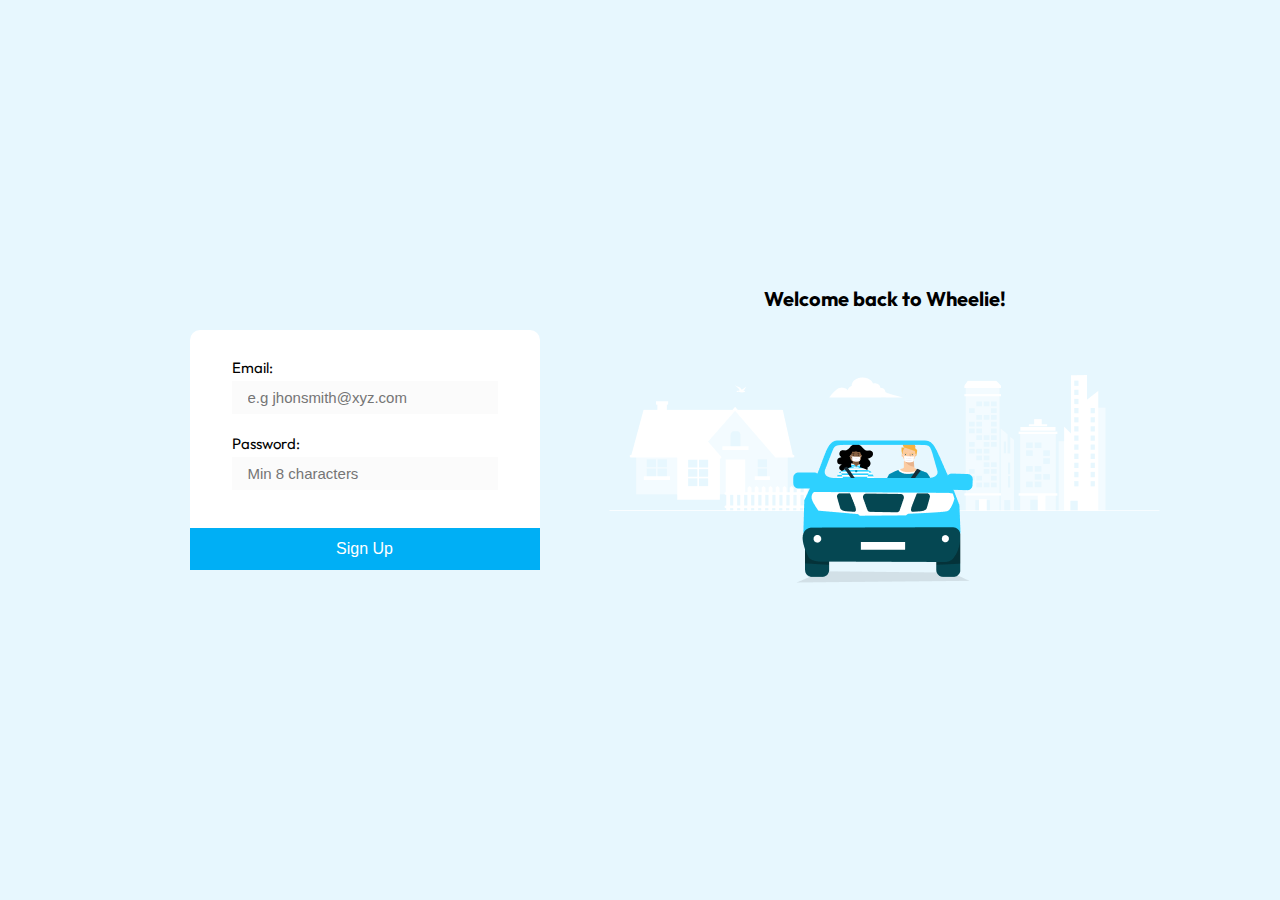
==== pages/login.html @ 44df5308 "Build the Homepage, User login & signup pages" ====
<!DOCTYPE html>
<html lang="en">
  <head>
    <meta charset="UTF-8" />
    <meta name="viewport" content="width=device-width, initial-scale=1.0" />
    <link rel="icon" type="image/svg+xml" href="../images/wheel.png" />
    <link rel="stylesheet" href="/styles.css" />
    <title>GoWheelie | Login</title>
  </head>
  <body>
    <div class="login">
      <form action="store.jsp" class="loginForm" onSubmit="{handleLogin}">
        <div>
          <label htmlFor="email">Email:</label>
          <input
            type="email"
            id="email"
            name="email"
            placeholder="e.g jhonsmith@xyz.com"
          />
        </div>

        <div>
          <label htmlFor="password">Password:</label>
          <input
            type="password"
            id="password"
            name="password"
            placeholder="Min 8 characters"
          />
        </div>

        <button class="btnLoginForm" type="submit">Sign Up</button>
      </form>
      <div class="loginContent">
        <h1>Welcome back to Wheelie!</h1>
        <img src="/images/city-car.png" alt="cityCar" />
      </div>
    </div>
  </body>
</html>
---- styles.css ----
@import url("https://fonts.googleapis.com/css2?family=Outfit:wght@100;200;300;400;500;600&display=swap");

* {
  padding: 0;
  margin: 0;
  box-sizing: border-box;
}

html {
  font-size: 62.5%;
  font-family: "Outfit", sans-serif;
}

:root {
  --color-primary: #00aff5;
  --color-primary-light: #e7f7fe;
  --color-white: #ffffff;
  --color-grey-light: #fbfbfb;
  --color-grey-mid: #dddddd;
  --color-grey-dark: #9b9b9b;
  --color-text-dark: #000000;
}

/* Global Styles */
.btn {
  width: 24rem;
  text-align: center;
  padding: 1rem 0;
  font-size: 1.8rem;
  text-decoration: none;
  border-radius: 1rem;
  transition: all 0.2s;
  border: none;
  cursor: pointer;
}

/* NAVBAR */
.navbar {
  display: flex;
  align-items: center;
  padding: 1.6rem 2.4rem;
}

.navbar img {
  height: 3.6rem;
}

/* HOME PAGE */
.homepage {
  height: 90vh;
  display: flex;
  flex-direction: column;
  gap: 4.6rem;
  align-items: center;
  min-height: fit-content;
  padding: 6rem 4rem;
  position: relative;
  overflow: hidden;
}

.homepage h1 {
  text-align: center;
}

.homeBtns {
  display: flex;
  flex-direction: column;
  gap: 1.8rem;
  align-items: center;
}

.btnLogin {
  background-color: var(--color-primary);
  color: var(--color-white);
}

.btnSignup {
  background-color: var(--color-grey-mid);
  color: var(--color-text-dark);
}

.btnLogin:hover,
.btnSignup:hover {
  opacity: 0.8;
  box-shadow: 0 0 0.4rem var(--color-grey-dark);
}

.carImg {
  height: 100%;
  position: absolute;
  bottom: -10rem;
  right: -30rem;
  z-index: -1;
}

@media screen and (max-width: 720px) {
  .carImg {
    height: 60%;
    right: -18rem;
    bottom: -4rem;
  }
}

/* SIGN UP */

.signUp {
  display: grid;
  grid-template-columns: repeat(2, 1fr);
  padding: 4rem 12rem;
  height: 100vb;
  place-items: center;
  background-color: var(--color-primary-light);
}

.signUpContent {
  display: flex;
  flex-direction: column;
  gap: 6.4rem;
  text-align: center;
}

@media screen and (max-width: 1250px) {
  .signUpContent img {
    display: none;
  }

  .signUp {
    display: flex;
    flex-direction: column-reverse;
    gap: 2rem;
    padding: 2rem;
    margin: 1rem;
  }
}

@media screen and (max-width: 720px) {
  .signUpForm {
    width: 30rem;
    padding: 2.8rem 3.2rem;
  }
}

/* SIGN UP - FORM */

.signUpForm {
  width: 35rem;
  height: 45rem;
  background-color: var(--color-white);
  display: flex;
  flex-direction: column;
  gap: 2rem;
  padding: 2.8rem 4.2rem;
  border-radius: 1rem;
  position: relative;
}

.signUpForm div {
  display: flex;
  flex-direction: column;
  gap: 0.4rem;
}

.signUpForm div label {
  font-size: 1.5rem;
}

.signUpForm div input {
  font-size: 1.5rem;
  border: none;
  background-color: var(--color-grey-light);
  padding: 0.8rem 1.6rem;
  color: #9c9c9c;
}

.signUpForm div input:focus {
  outline: none;
}

.signUpForm div select {
  font-size: 1.5rem;
  border: none;
  background-color: var(--color-grey-light);
  padding: 0.6rem 1rem;
}

.btnReset {
  align-self: self-start;
  padding: 0.6rem 1.2rem;
  cursor: pointer;
}

.btnSignupForm {
  border: none;
  position: absolute;
  bottom: 0;
  left: 0;
  right: 0;
  background-color: var(--color-primary);
  padding: 1.2rem 0;
  font-size: 1.6rem;
  color: var(--color-white);
  cursor: pointer;
  transition: all 0.2s;
}

.btnSignUpForm:hover {
  opacity: 0.8;
}

/* LOGIN */
.login {
  display: grid;
  grid-template-columns: repeat(2, 1fr);
  padding: 4rem 12rem;
  height: 100vb;
  background-color: var(--color-primary-light);
  place-items: center;
}

.loginContent {
  display: flex;
  flex-direction: column;
  gap: 6.4rem;
  text-align: center;
}

@media screen and (max-width: 1250px) {
  .loginContent img {
    display: none;
  }

  .login {
    display: flex;
    flex-direction: column-reverse;
    gap: 2rem;
    padding: 2rem;
    margin: 1rem;
  }
}

@media screen and (max-width: 720px) {
  .loginForm {
    width: 30rem;
    padding: 2.8rem 3.2rem;
  }
}

/* LOGIN - FORM */
.loginForm {
  width: 35rem;
  height: max-content;
  background-color: var(--color-white);
  display: flex;
  flex-direction: column;
  gap: 2rem;
  padding: 2.8rem 4.2rem;
  padding-bottom: 8rem;
  border-radius: 1rem;
  position: relative;
}

.loginForm div {
  display: flex;
  flex-direction: column;
  gap: 0.4rem;
}

.loginForm div label {
  font-size: 1.5rem;
}

.loginForm div input {
  font-size: 1.5rem;
  border: none;
  background-color: var(--color-grey-light);
  padding: 0.8rem 1.6rem;
  color: var(--color-grey-dark);
}

.loginForm div input:focus {
  outline: none;
}

.loginForm div select {
  font-size: 1.5rem;
  border: none;
  background-color: var(--color-grey-light);
  padding: 0.6rem 1rem;
}

.btnReset {
  align-self: self-start;
  padding: 0.6rem 1.2rem;
  cursor: pointer;
}

.btnLoginForm {
  border: none;
  position: absolute;
  bottom: 0;
  left: 0;
  right: 0;
  background-color: var(--color-primary);
  padding: 1.2rem 0;
  font-size: 1.6rem;
  color: var(--color-white);
  cursor: pointer;
  transition: all 0.2s;
}

.btnLoginForm:hover {
  opacity: 0.8;
}
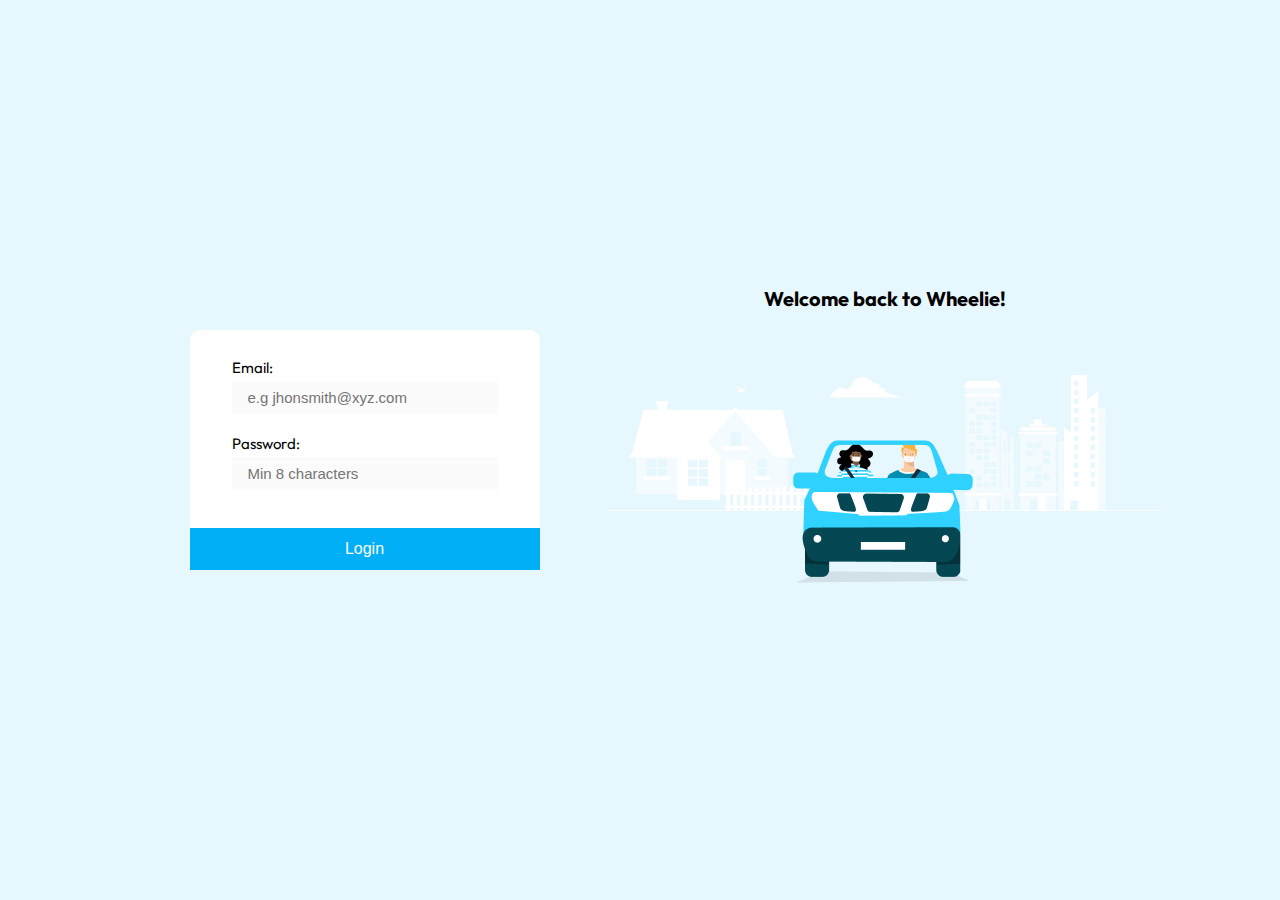
==== commit dfd21ecf: "buid searchRides pages and adjusted media queries" ====
--- a/pages/login.html
+++ b/pages/login.html
@@ -9,7 +9,7 @@
   </head>
   <body>
     <div class="login">
-      <form action="store.jsp" class="loginForm" onSubmit="{handleLogin}">
+      <form action="store.jsp" class="loginForm">
         <div>
           <label htmlFor="email">Email:</label>
           <input
@@ -30,7 +30,7 @@
           />
         </div>
 
-        <button class="btnLoginForm" type="submit">Sign Up</button>
+        <button class="btnLoginForm" type="submit">Login</button>
       </form>
       <div class="loginContent">
         <h1>Welcome back to Wheelie!</h1>
--- a/styles.css
+++ b/styles.css
@@ -93,14 +93,6 @@
   z-index: -1;
 }
 
-@media screen and (max-width: 720px) {
-  .carImg {
-    height: 60%;
-    right: -18rem;
-    bottom: -4rem;
-  }
-}
-
 /* SIGN UP */
 
 .signUp {
@@ -117,27 +109,6 @@
   flex-direction: column;
   gap: 6.4rem;
   text-align: center;
-}
-
-@media screen and (max-width: 1250px) {
-  .signUpContent img {
-    display: none;
-  }
-
-  .signUp {
-    display: flex;
-    flex-direction: column-reverse;
-    gap: 2rem;
-    padding: 2rem;
-    margin: 1rem;
-  }
-}
-
-@media screen and (max-width: 720px) {
-  .signUpForm {
-    width: 30rem;
-    padding: 2.8rem 3.2rem;
-  }
 }
 
 /* SIGN UP - FORM */
@@ -224,27 +195,6 @@
   text-align: center;
 }
 
-@media screen and (max-width: 1250px) {
-  .loginContent img {
-    display: none;
-  }
-
-  .login {
-    display: flex;
-    flex-direction: column-reverse;
-    gap: 2rem;
-    padding: 2rem;
-    margin: 1rem;
-  }
-}
-
-@media screen and (max-width: 720px) {
-  .loginForm {
-    width: 30rem;
-    padding: 2.8rem 3.2rem;
-  }
-}
-
 /* LOGIN - FORM */
 .loginForm {
   width: 35rem;
@@ -311,3 +261,227 @@
 .btnLoginForm:hover {
   opacity: 0.8;
 }
+
+/* searchRides CSS */
+
+/* ride nav */
+.ridesNav {
+  display: flex;
+  justify-content: space-between;
+  align-items: center;
+  padding: 1.6rem 12.6rem;
+  color: var(--color-primary);
+  font-size: 1.6rem;
+  font-weight: 600;
+}
+
+.ridesNav img {
+  height: 3.8rem;
+}
+
+.ridesNav .navContent {
+  display: flex;
+  align-items: center;
+  gap: 2.4rem;
+}
+
+.ridesNav .navContent a {
+  display: flex;
+  align-items: center;
+  gap: 0.8rem;
+}
+
+.ridesNav .navContent a img {
+  height: 2.8rem;
+}
+
+.ridesNav .navContent p {
+  display: flex;
+  align-items: center;
+  gap: 0.8rem;
+}
+
+.ridesNav .navContent p img {
+  height: 3.6rem;
+}
+
+/* ride search */
+.searchRide {
+  height: 32rem;
+  background: url("/images/svgs/rides.svg");
+  object-fit: cover;
+  display: flex;
+  flex-direction: column;
+  justify-content: space-between;
+  padding-top: 4rem;
+  padding-bottom: 2.8rem;
+  align-items: center;
+}
+
+.searchRide h1 {
+  font-size: 4.8rem;
+  color: var(--color-white);
+}
+
+.searchRide .searchRideForm {
+  display: flex;
+  gap: 0.1rem;
+}
+
+.searchRide .searchRideForm input,
+.searchRide .searchRideForm button {
+  font-size: 1.8rem;
+  color: var(--color-grey-dark);
+}
+
+.searchRide .searchRideForm select {
+  font-size: 1.8rem;
+  width: 97%;
+  color: var(--color-grey-dark);
+}
+
+.searchRideForm input:first-child {
+  border-top-left-radius: 1rem;
+  border-bottom-left-radius: 1rem;
+}
+
+.searchRideForm button {
+  border-top-right-radius: 1rem;
+  border-bottom-right-radius: 1rem;
+}
+
+.searchRide .searchRideForm input,
+.searchRide .searchRideForm select {
+  border: none;
+  padding: 1.2rem 2rem;
+}
+
+.searchRide .searchRideForm input:focus,
+select:focus {
+  outline: none;
+}
+
+.searchRide .searchRideForm button {
+  border: none;
+  padding: 1.2rem 4.8rem;
+  background-color: var(--color-primary);
+  color: var(--color-white);
+  font-weight: 550;
+}
+
+/* MEDIA QUERIES */
+
+@media screen and (max-width: 1250px) {
+  .signUpContent img {
+    display: none;
+  }
+
+  .signUp {
+    display: flex;
+    flex-direction: column-reverse;
+    justify-content: center;
+    gap: 4rem;
+    padding: 2rem;
+  }
+
+  .loginContent img {
+    display: none;
+  }
+
+  .login {
+    display: flex;
+    flex-direction: column-reverse;
+    justify-content: center;
+    gap: 4rem;
+    padding: 2rem;
+  }
+}
+
+@media screen and (max-width: 1100px) {
+  .ridesNav {
+    padding: 1.2rem 4rem;
+  }
+
+  .searchRide {
+    padding: 4rem;
+    gap: 12rem;
+  }
+
+  .searchRide .searchRideForm {
+    width: 79%;
+    flex-direction: column;
+    gap: 0;
+    padding: 2rem;
+    background-color: var(--color-white);
+    border-radius: 2rem;
+    box-shadow: 0 0 1rem var(--color-grey-dark);
+  }
+
+  .searchRideForm input:first-child,
+  .searchRideForm button {
+    border-radius: 2rem;
+  }
+
+  .searchRideForm input,
+  .searchRideForm select {
+    border-radius: 2rem;
+  }
+}
+
+@media screen and (max-width: 720px) {
+  .carImg {
+    height: 60%;
+    right: -18rem;
+    bottom: -4rem;
+  }
+
+  .signUpForm {
+    width: 30rem;
+    padding: 2.8rem 3.2rem;
+  }
+
+  .loginForm {
+    width: 30rem;
+    padding: 2.8rem 3.2rem;
+  }
+
+  .ridesNav {
+    padding: 1rem 2.4rem;
+  }
+
+  .ridesNav .navContent p {
+    display: none;
+  }
+
+  .searchRide {
+    padding: 4rem;
+    gap: 6rem;
+  }
+
+  .searchRide h1 {
+    font-size: 3.6rem;
+  }
+
+  .searchRide .searchRideForm {
+    width: 100%;
+  }
+
+  .searchRide .searchRideForm select {
+    width: 95%;
+  }
+}
+
+@media screen and (max-width: 570px) {
+  .searchRide {
+    gap: 4rem;
+    background-repeat: no-repeat;
+  }
+
+  .searchRide h1 {
+    font-size: 2rem;
+  }
+
+  .searchRide .searchRideForm select {
+    width: 92%;
+  }
+}
